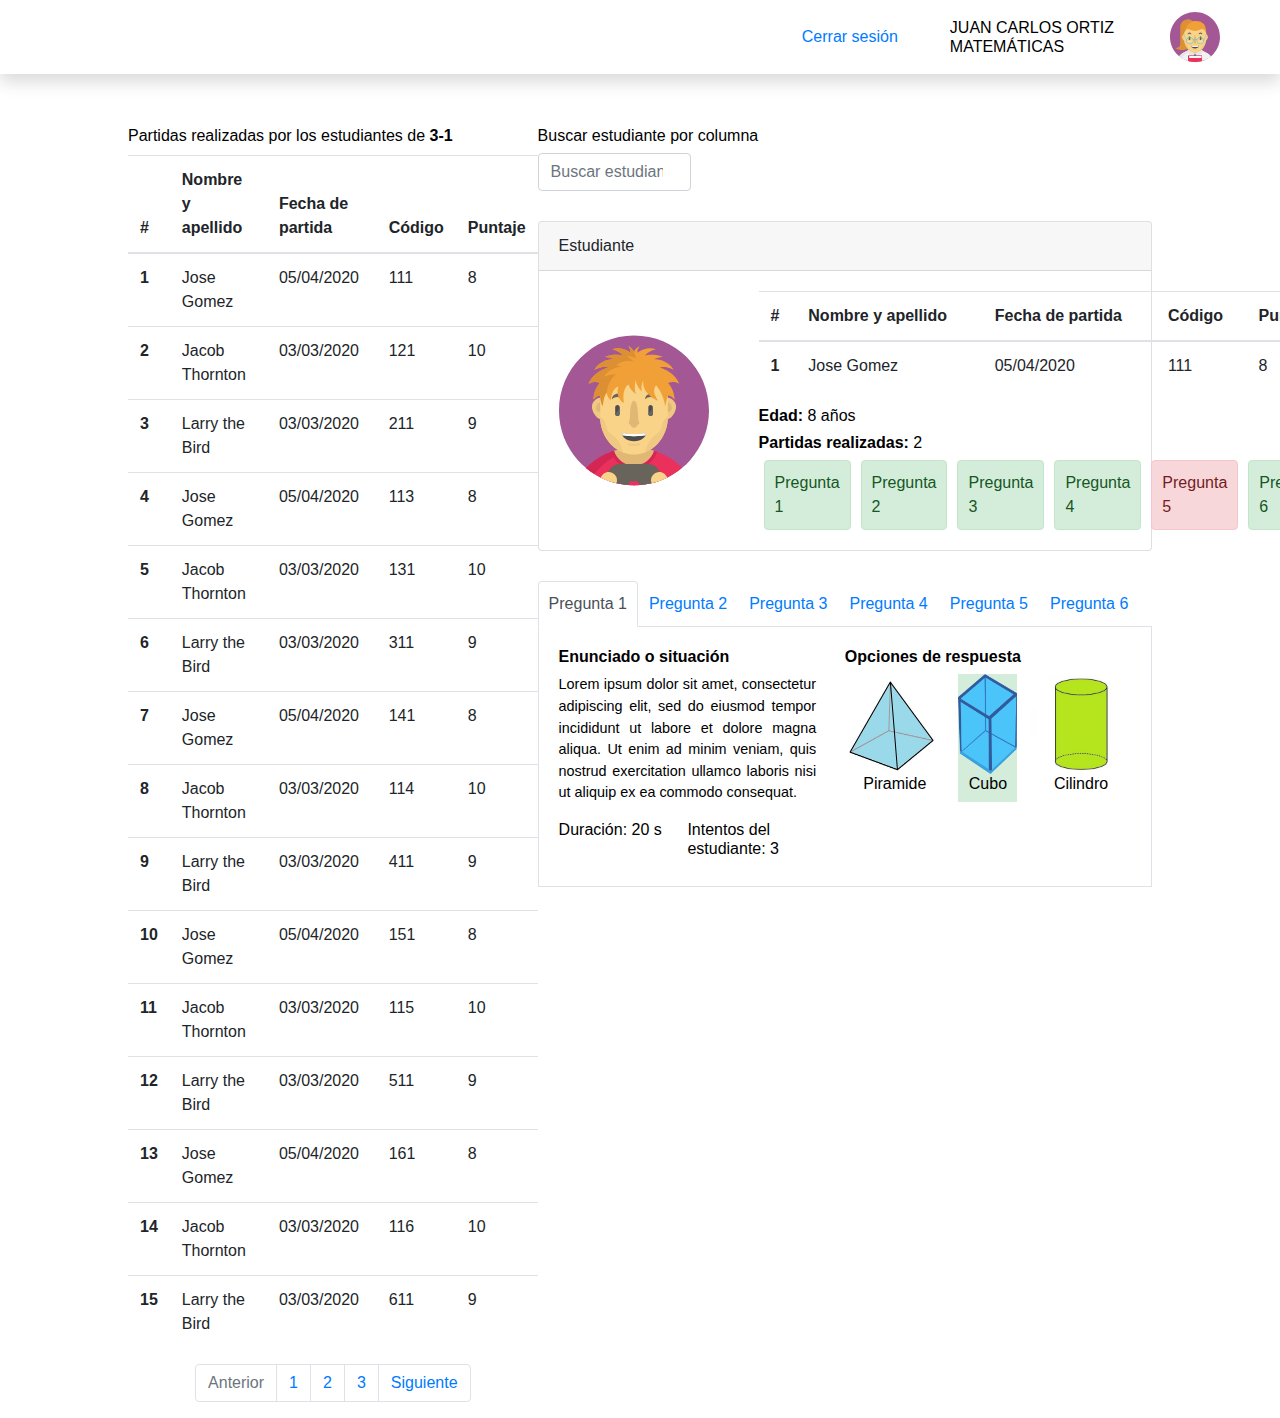
==== Páginas/Portales/Docente.html @ 58eda4e5 "Mockups y flujo de navegación" ====
<!DOCTYPE html>
<html>

<head>
    <!-- Configura la página Web -->
    <meta charset="utf-8" />
    <meta http-equiv="X-UA-Compatible" content="IE=edge" />
    <title>Portal Docente</title>
    <meta name="viewport" content="width=device-width, initial-scale=1" />

    <!-- Boostrap-->
    <link rel="stylesheet" href="https://stackpath.bootstrapcdn.com/bootstrap/4.4.1/css/bootstrap.min.css" integrity="sha384-Vkoo8x4CGsO3+Hhxv8T/Q5PaXtkKtu6ug5TOeNV6gBiFeWPGFN9MuhOf23Q9Ifjh" crossorigin="anonymous">
    <script src="https://stackpath.bootstrapcdn.com/bootstrap/4.4.1/js/bootstrap.min.js" integrity="sha384-wfSDF2E50Y2D1uUdj0O3uMBJnjuUD4Ih7YwaYd1iqfktj0Uod8GCExl3Og8ifwB6" crossorigin="anonymous"></script>
    <script src="https://code.jquery.com/jquery-3.4.1.slim.min.js" integrity="sha384-J6qa4849blE2+poT4WnyKhv5vZF5SrPo0iEjwBvKU7imGFAV0wwj1yYfoRSJoZ+n" crossorigin="anonymous"></script>
    <script src="https://cdn.jsdelivr.net/npm/popper.js@1.16.0/dist/umd/popper.min.js" integrity="sha384-Q6E9RHvbIyZFJoft+2mJbHaEWldlvI9IOYy5n3zV9zzTtmI3UksdQRVvoxMfooAo" crossorigin="anonymous"></script>
    <script type="text/javascript" src="js/bootstrap.js"></script>

    <!-- CSS -->
    <link href="style.css" rel="stylesheet" type="text/css" />

    <!-- JQuery -->
    <script type="text/javascript" src="jquery.js"></script>

    <script>
        $(document).ready(function($) {
            $(".table-row").click(function() {
                window.document.location = $(this).data("href");
            });
        });
    </script>

    <script>
        $(document).ready(function() {
            $("#myInput").on("keyup", function() {
                var value = $(this).val().toLowerCase();
                $("#myTable tr").filter(function() {
                    $(this).toggle($(this).text().toLowerCase().indexOf(value) > -1)
                });
            });
        });
    </script>

</head>

<body>

    <ul class="nav justify-content-end shadow">
        <li class="nav-item">
            <a class="nav-link" href="#">Cerrar sesión</a>
        </li>
        <li class="nav-item">
            <h3 class="nav-link" href="#">JUAN CARLOS ORTIZ <br> MATEMÁTICAS</h3>
        </li>
        <li class="nav-item">
            <img src="images/icono-profe.svg" alt="Icono de docente">
        </li>
    </ul>

    <div id="informacion-estudiantes" style="padding: 0;">
        <div id="tabla-estudiantes">

            <!-- Titulo de la tabla -->
            <h3> Partidas realizadas por los estudiantes de <strong>3-1</strong></h3>

            <!-- Tabla con sus filas y columnas -->
            <table class="table table-hover">
                <thead>
                    <tr class="table-row" data-href="url://link-for-first-row/" data-toggle="collapse" href="#collapseExample">
                        <th scope="col">#</th>
                        <th scope="col">Nombre y apellido</th>
                        <th scope="col">Fecha de partida</th>
                        <th scope="col">Código</th>
                        <th scope="col">Puntaje</th>
                    </tr>
                </thead>
                <tbody id="myTable">
                    <tr>
                        <th scope="row">1</th>
                        <td>Jose Gomez</td>
                        <td>05/04/2020</td>
                        <td>111</td>
                        <td>8</td>
                    </tr>
                    <tr>
                        <th scope="row">2</th>
                        <td>Jacob Thornton</td>
                        <td>03/03/2020</td>
                        <td>121</td>
                        <td>10</td>
                    </tr>
                    <tr>
                        <th scope="row">3</th>
                        <td>Larry the Bird</td>
                        <td>03/03/2020</td>
                        <td>211</td>
                        <td>9</td>
                    </tr>
                    <tr>
                        <th scope="row">4</th>
                        <td>Jose Gomez</td>
                        <td>05/04/2020</td>
                        <td>113</td>
                        <td>8</td>
                    </tr>
                    <tr>
                        <th scope="row">5</th>
                        <td>Jacob Thornton</td>
                        <td>03/03/2020</td>
                        <td>131</td>
                        <td>10</td>
                    </tr>
                    <tr>
                        <th scope="row">6</th>
                        <td>Larry the Bird</td>
                        <td>03/03/2020</td>
                        <td>311</td>
                        <td>9</td>
                    </tr>
                    <tr>
                        <th scope="row">7</th>
                        <td>Jose Gomez</td>
                        <td>05/04/2020</td>
                        <td>141</td>
                        <td>8</td>
                    </tr>
                    <tr>
                        <th scope="row">8</th>
                        <td>Jacob Thornton</td>
                        <td>03/03/2020</td>
                        <td>114</td>
                        <td>10</td>
                    </tr>
                    <tr>
                        <th scope="row">9</th>
                        <td>Larry the Bird</td>
                        <td>03/03/2020</td>
                        <td>411</td>
                        <td>9</td>
                    </tr>
                    <tr>
                        <th scope="row">10</th>
                        <td>Jose Gomez</td>
                        <td>05/04/2020</td>
                        <td>151</td>
                        <td>8</td>
                    </tr>
                    <tr>
                        <th scope="row">11</th>
                        <td>Jacob Thornton</td>
                        <td>03/03/2020</td>
                        <td>115</td>
                        <td>10</td>
                    </tr>
                    <tr>
                        <th scope="row">12</th>
                        <td>Larry the Bird</td>
                        <td>03/03/2020</td>
                        <td>511</td>
                        <td>9</td>
                    </tr>
                    <tr>
                        <th scope="row">13</th>
                        <td>Jose Gomez</td>
                        <td>05/04/2020</td>
                        <td>161</td>
                        <td>8</td>
                    </tr>
                    <tr>
                        <th scope="row">14</th>
                        <td>Jacob Thornton</td>
                        <td>03/03/2020</td>
                        <td>116</td>
                        <td>10</td>
                    </tr>
                    <tr>
                        <th scope="row">15</th>
                        <td>Larry the Bird</td>
                        <td>03/03/2020</td>
                        <td>611</td>
                        <td>9</td>
                    </tr>
                </tbody>
            </table>

            <!-- Botones de navegación para la tabla -->
            <nav aria-label="Page navigation example">
                <ul class="pagination justify-content-center">
                    <li class="page-item disabled">
                        <a class="page-link" href="#" tabindex="-1">Anterior</a>
                    </li>
                    <li class="page-item"><a class="page-link" href="#">1</a></li>
                    <li class="page-item"><a class="page-link" href="#">2</a></li>
                    <li class="page-item"><a class="page-link" href="#">3</a></li>
                    <li class="page-item">
                        <a class="page-link" href="#">Siguiente</a>
                    </li>
                </ul>
            </nav>

        </div>

        <!-- Lateral derecho del contenido -->
        <div id="datos-estudiante">
            <div id="wrap-datos">

                <!-- Filtrado de la tabla por cualquier columna -->
                <h3>Buscar estudiante por columna</h3>
                <input class="form-control mr-sm-2" id="myInput" type="search" placeholder="Buscar estudiante" aria-label="Search">

                <!-- Información del estudiante seleccionado -->
                <div class="card" id="estudiante">
                    <!-- Titulo (Puede ser el nombre del estudiante) -->
                    <div class="card-header">
                        Estudiante
                    </div>
                    <!-- Contenido del estudiante -->
                    <div class="card-body">
                        <!-- Imagen del estudiante -->
                        <img src="images/icono-estudiante.svg" alt="Icono de estudiante">
                        <div id="contenido-estudiante-filtrado">
                            <!-- Tabla con la información del estudiante filtrado -->
                            <table class="table table-hover">
                                <thead>
                                    <tr class="table-row" data-href="url://link-for-first-row/" data-toggle="collapse" href="#collapseExample">
                                        <th scope="col">#</th>
                                        <th scope="col">Nombre y apellido</th>
                                        <th scope="col">Fecha de partida</th>
                                        <th scope="col">Código</th>
                                        <th scope="col">Puntaje</th>
                                    </tr>
                                </thead>
                                <tbody>
                                    <tr>
                                        <th scope="row">1</th>
                                        <td>Jose Gomez</td>
                                        <td>05/04/2020</td>
                                        <td>111</td>
                                        <td>8</td>
                                    </tr>
                                </tbody>
                            </table>
                            <!-- Edad -->
                            <h3><strong>Edad:</strong> 8 años</h3>
                            <!-- Partidas -->
                            <h3><strong>Partidas realizadas:</strong> 2</h3>
                            <!-- Preguntas -->
                            <div id="preguntas-estudiante">
                                <!-- Las alertas de las preguntas, la clase "alert-succes" da color verde -->
                                <div class="alert alert-success">
                                    Pregunta 1
                                </div>
                                <div class="alert alert-success">
                                    Pregunta 2
                                </div>
                                <div class="alert alert-success">
                                    Pregunta 3
                                </div>
                                <div class="alert alert-success">
                                    Pregunta 4
                                </div>
                                <!-- Las alertas de las preguntas, la clase "alert-danger" da color rojo -->
                                <div class="alert alert-danger">
                                    Pregunta 5
                                </div>
                                <div class="alert alert-success">
                                    Pregunta 6
                                </div>
                            </div>
                        </div>
                    </div>
                </div>

                <!-- Información de la pregunta del estudiante seleccionado -->
                <div id="preguntas-respuestas-estudiante">

                    <nav>
                        <div class="nav nav-tabs justify-content-start" id="nav-tab" role="tablist">
                            <a class="nav-item nav-link active" id="nav-pregunta1" data-toggle="tab" href="#pregunta1" role="tab" aria-controls="pregunta1" aria-selected="true">Pregunta 1</a>
                            <a class="nav-item nav-link" id="nav-pregunta2" data-toggle="tab" href="#pregunta2" role="tab" aria-controls="pregunta2" aria-selected="false">Pregunta 2</a>
                            <a class="nav-item nav-link" id="nav-pregunta3" data-toggle="tab" href="#pregunta3" role="tab" aria-controls="pregunta3" aria-selected="false">Pregunta 3</a>
                            <a class="nav-item nav-link" id="nav-pregunta4" data-toggle="tab" href="#pregunta4" role="tab" aria-controls="pregunta4" aria-selected="false">Pregunta 4</a>
                            <a class="nav-item nav-link" id="nav-pregunta5" data-toggle="tab" href="#pregunta5" role="tab" aria-controls="pregunta5" aria-selected="false">Pregunta 5</a>
                            <a class="nav-item nav-link" id="nav-pregunta6" data-toggle="tab" href="#pregunta6" role="tab" aria-controls="pregunta6" aria-selected="false">Pregunta 6</a>
                        </div>
                    </nav>
                    <div class="tab-content border-top-0 border" id="nav-tabContent">
                        <div class="tab-pane fade show active" id="pregunta1" role="tabpanel" aria-labelledby="nav-pregunta1">
                            <div class="contenido-preguntas">
                                <div class="enunciado-pregunta">
                                    <h3><strong>Enunciado o situación</strong></h3>
                                    <p>Lorem ipsum dolor sit amet, consectetur adipiscing elit, sed do eiusmod tempor incididunt ut labore et dolore magna aliqua. Ut enim ad minim veniam, quis nostrud exercitation ullamco laboris nisi ut aliquip ex ea commodo
                                        consequat.
                                    </p>
                                    <div class="duracion-intentos-pregunta">
                                        <h3>Duración: 20 s</h3>
                                        <h3>Intentos del estudiante: 3</h3>
                                    </div>
                                </div>
                                <div class="opciones-respuesta">
                                    <h3><strong>Opciones de respuesta</strong></h3>
                                    <div class="respuestas-pregunta">
                                        <div class="opciones">
                                            <img src="images/piramide.jpg" class="img-fluid" alt="piramide">
                                            <h3 align="center">Piramide</h3>
                                        </div>
                                        <div class="opciones">
                                            <img src="images/Cubo.webp" class="img-fluid" alt="Cubo">
                                            <h3 align="center">Cubo</h3>
                                        </div>
                                        <div class="opciones">
                                            <img src="images/cilindro.jpg" class="img-fluid" alt="Cilindro">
                                            <h3 align="center">Cilindro</h3>
                                        </div>
                                    </div>
                                </div>
                            </div>
                        </div>
                        <div class="tab-pane fade" id="pregunta2" role="tabpanel" aria-labelledby="nav-pregunta2">
                            <div class="contenido-preguntas">
                                <div class="enunciado-pregunta">
                                    <h3><strong>Enunciado o situación</strong></h3>
                                    <p>Lorem ipsum dolor sit amet, consectetur adipiscing elit, sed do eiusmod tempor incididunt ut labore et dolore magna aliqua. Ut enim ad minim veniam, quis nostrud exercitation ullamco laboris nisi ut aliquip ex ea commodo
                                        consequat.
                                    </p>
                                    <div class="duracion-intentos-pregunta">
                                        <h3>Duración: 30 s</h3>
                                        <h3>Intentos del estudiante: 2</h3>
                                    </div>
                                </div>
                                <div class="opciones-respuesta">
                                    <h3><strong>Opciones de respuesta</strong></h3>
                                    <div class="respuestas-pregunta">
                                        <div class="opciones">
                                            <img src="images/piramide.jpg" class="img-fluid" alt="piramide">
                                            <h3 align="center">Piramide</h3>
                                        </div>
                                        <div class="opciones">
                                            <img src="images/Cubo.webp" class="img-fluid" alt="Cubo">
                                            <h3 align="center">Cubo</h3>
                                        </div>
                                        <div class="opciones">
                                            <img src="images/cilindro.jpg" class="img-fluid" alt="Cilindro">
                                            <h3 align="center">Cilindro</h3>
                                        </div>
                                    </div>
                                </div>
                            </div>
                        </div>
                        <div class="tab-pane fade" id="pregunta3" role="tabpanel" aria-labelledby="nav-pregunta3">
                            <div class="contenido-preguntas">
                                <div class="enunciado-pregunta">
                                    <h3><strong>Enunciado o situación</strong></h3>
                                    <p>Lorem ipsum dolor sit amet, consectetur adipiscing elit, sed do eiusmod tempor incididunt ut labore et dolore magna aliqua. Ut enim ad minim veniam, quis nostrud exercitation ullamco laboris nisi ut aliquip ex ea commodo
                                        consequat.
                                    </p>
                                    <div class="duracion-intentos-pregunta">
                                        <h3>Duración: 15 s</h3>
                                        <h3>Intentos del estudiante: 1</h3>
                                    </div>
                                </div>
                                <div class="opciones-respuesta">
                                    <h3><strong>Opciones de respuesta</strong></h3>
                                    <div class="respuestas-pregunta">
                                        <div class="opciones">
                                            <img src="images/piramide.jpg" class="img-fluid" alt="piramide">
                                            <h3 align="center">Piramide</h3>
                                        </div>
                                        <div class="opciones">
                                            <img src="images/Cubo.webp" class="img-fluid" alt="Cubo">
                                            <h3 align="center">Cubo</h3>
                                        </div>
                                        <div class="opciones">
                                            <img src="images/cilindro.jpg" class="img-fluid" alt="Cilindro">
                                            <h3 align="center">Cilindro</h3>
                                        </div>
                                    </div>
                                </div>
                            </div>
                        </div>
                        <div class="tab-pane fade" id="pregunta4" role="tabpanel" aria-labelledby="nav-pregunta4">
                            <div class="contenido-preguntas">
                                <div class="enunciado-pregunta">
                                    <h3><strong>Enunciado o situación</strong></h3>
                                    <p>Lorem ipsum dolor sit amet, consectetur adipiscing elit, sed do eiusmod tempor incididunt ut labore et dolore magna aliqua. Ut enim ad minim veniam, quis nostrud exercitation ullamco laboris nisi ut aliquip ex ea commodo
                                        consequat.
                                    </p>
                                    <div class="duracion-intentos-pregunta">
                                        <h3>Duración: 20 s</h3>
                                        <h3>Intentos del estudiante: 5</h3>
                                    </div>
                                </div>
                                <div class="opciones-respuesta">
                                    <h3><strong>Opciones de respuesta</strong></h3>
                                    <div class="respuestas-pregunta">
                                        <div class="opciones">
                                            <img src="images/piramide.jpg" class="img-fluid" alt="piramide">
                                            <h3 align="center">Piramide</h3>
                                        </div>
                                        <div class="opciones">
                                            <img src="images/Cubo.webp" class="img-fluid" alt="Cubo">
                                            <h3 align="center">Cubo</h3>
                                        </div>
                                        <div class="opciones">
                                            <img src="images/cilindro.jpg" class="img-fluid" alt="Cilindro">
                                            <h3 align="center">Cilindro</h3>
                                        </div>
                                    </div>
                                </div>
                            </div>
                        </div>
                        <div class="tab-pane fade" id="pregunta5" role="tabpanel" aria-labelledby="nav-pregunta5">
                            <div class="contenido-preguntas">
                                <div class="enunciado-pregunta">
                                    <h3><strong>Enunciado o situación</strong></h3>
                                    <p>Lorem ipsum dolor sit amet, consectetur adipiscing elit, sed do eiusmod tempor incididunt ut labore et dolore magna aliqua. Ut enim ad minim veniam, quis nostrud exercitation ullamco laboris nisi ut aliquip ex ea commodo
                                        consequat.
                                    </p>
                                    <div class="duracion-intentos-pregunta">
                                        <h3>Duración: 10 s</h3>
                                        <h3>Intentos del estudiante: 3</h3>
                                    </div>
                                </div>
                                <div class="opciones-respuesta">
                                    <h3><strong>Opciones de respuesta</strong></h3>
                                    <div class="respuestas-pregunta">
                                        <div class="opciones">
                                            <img src="images/piramide.jpg" class="img-fluid" alt="piramide">
                                            <h3 align="center">Piramide</h3>
                                        </div>
                                        <div class="opciones">
                                            <img src="images/Cubo.webp" class="img-fluid" alt="Cubo">
                                            <h3 align="center">Cubo</h3>
                                        </div>
                                        <div class="opciones">
                                            <img src="images/cilindro.jpg" class="img-fluid" alt="Cilindro">
                                            <h3 align="center">Cilindro</h3>
                                        </div>
                                    </div>
                                </div>
                            </div>
                        </div>
                        <div class="tab-pane fade" id="pregunta6" role="tabpanel" aria-labelledby="nav-pregunta6">
                            <div class="contenido-preguntas">
                                <div class="enunciado-pregunta">
                                    <h3><strong>Enunciado o situación</strong></h3>
                                    <p>Lorem ipsum dolor sit amet, consectetur adipiscing elit, sed do eiusmod tempor incididunt ut labore et dolore magna aliqua. Ut enim ad minim veniam, quis nostrud exercitation ullamco laboris nisi ut aliquip ex ea commodo
                                        consequat.
                                    </p>
                                    <div class="duracion-intentos-pregunta">
                                        <h3>Duración: 20 s</h3>
                                        <h3>Intentos del estudiante: 3</h3>
                                    </div>
                                </div>
                                <div class="opciones-respuesta">
                                    <h3><strong>Opciones de respuesta</strong></h3>
                                    <div class="respuestas-pregunta">
                                        <div class="opciones">
                                            <img src="images/piramide.jpg" class="img-fluid" alt="piramide">
                                            <h3 align="center">Piramide</h3>
                                        </div>
                                        <div class="opciones">
                                            <img src="images/Cubo.webp" class="img-fluid" alt="Cubo">
                                            <h3 align="center">Cubo</h3>
                                        </div>
                                        <div class="opciones">
                                            <img src="images/cilindro.jpg" class="img-fluid" alt="Cilindro">
                                            <h3 align="center">Cilindro</h3>
                                        </div>
                                    </div>
                                </div>
                            </div>
                        </div>
                    </div>

                </div>

            </div>
        </div>
    </div>

</body>

</html>
---- Páginas/Portales/style.css ----
@charset "UTF-8";

/* CSS Document */


/* 
0 - generales 
1 - Colores
2 - Textos generales

/* 0 - generales */

* {
    margin: 0;
    padding: 0;
    /* Evitar sumar ancho con relleno*/
    box-sizing: border-box;
}

body {
    /* Permite asignar altura del 100% a los elementos internos */
    max-height: 1080px;
    height: 1080px;
    /* Tamaño de fuente, sirve para el responsive */
    font-size: 100%;
    margin: 0 auto;
    /* Color de fondo */
    background-color: white;
}

img {
    /* Quito borde, defino ancho total, comportamiento como 
bloque y no como texto */
    border: none;
    width: 100%;
    display: block;
}

ol,
ul,
li {
    /* Quto bullets o numeros a las listas */
    list-style: none;
}


/* 1 - Colores */

 :root {
    --uno: #A60000;
    --dos: #ff7300;
}


/* 2 - Textos generales */

h1 {
    font-family: 'Roboto', sans-serif;
    font-weight: 600;
    font-size: 1.6em;
    color: black;
}

h2 {
    font-family: 'Roboto', sans-serif;
    font-weight: 600;
    font-size: 1.5em;
    color: black;
}

h3 {
    font-family: 'Roboto', sans-serif;
    font-weight: 600;
    font-size: 1.4em;
    color: black;
}

h4 {
    font-family: 'Roboto', sans-serif;
    font-weight: 600;
    font-size: 1.3em;
    color: black;
}

h5 {
    font-family: 'Roboto', sans-serif;
    font-weight: 600;
    font-size: 1.2em;
    color: black;
}

h6 {
    font-family: 'Roboto', sans-serif;
    font-weight: 600;
    font-size: 1.1em;
    color: black;
}

p {
    font-family: 'Roboto', sans-serif;
    /* 1em aprox 14px */
    font-size: 0.9em;
    text-align: left;
    color: black;
}

a {
    font-family: 'Roboto', sans-serif;
    font-weight: 400;
}

em {
    color: var(--dos);
}

.nav {
    display: flex;
    justify-content: center;
    align-items: center;
}

.nav-item {
    padding: 5px 0;
}

.nav-item h3 {
    font-size: 1rem;
    font-weight: 400;
    margin: 0;
}

.nav-item img {
    max-width: 50px;
    margin: 0 50px 0 20px;
}

#informacion-estudiantes {
    display: flex;
    flex-flow: wrap nowrap;
    justify-content: space-between;
    margin: 4% 10% 0 10%;
}

#tabla-estudiantes h3 {
    font-size: 1rem;
    font-weight: 400;
    margin-bottom: 10px;
}

#datos-estudiante {
    width: 60%;
}

.wrap-datos {
    display: flex;
    flex-flow: row nowrap;
    width: 100%;
}

input {
    max-width: 25%;
}

#wrap-datos h3 {
    font-size: 1rem;
    font-weight: 400;
}

#estudiante {
    margin: 30px 0 30px 0;
    width: 100%;
}

.card-body {
    display: flex;
    flex-flow: wrap nowrap;
}

.card-body img {
    max-width: 150px;
    margin-right: 50px;
}

#preguntas-estudiante {
    display: flex;
    flex-flow: wrap nowrap;
    justify-content: space-between;
}

.alert {
    margin: 0 5px !important;
    padding: 10px !important;
}

.nav-item {
    padding: 10px 10px;
}

.contenido-preguntas {
    padding: 20px;
    display: flex;
    flex-flow: wrap nowrap;
    justify-content: space-between;
}

.enunciado-pregunta {
    width: 100%;
    max-width: 45%;
}

.enunciado-pregunta p {
    text-align: justify;
}

.duracion-intentos-pregunta {
    display: flex;
    flex-flow: row nowrap;
    justify-content: space-around;
}

.duracion-intentos-pregunta h3 {
    width: 100%;
    max-width: 50%;
}

.opciones-respuesta {
    width: 50%;
}

.respuestas-pregunta {
    display: flex;
    flex-flow: wrap nowrap;
    justify-content: space-between;
}

.respuestas-pregunta img {
    width: 100%;
    height: 100%;
    max-width: 100px;
    max-height: 100px;
}

.opciones:nth-child(2) {
    background-color: #d4edda;
    border-color: #c3e6cb;
}
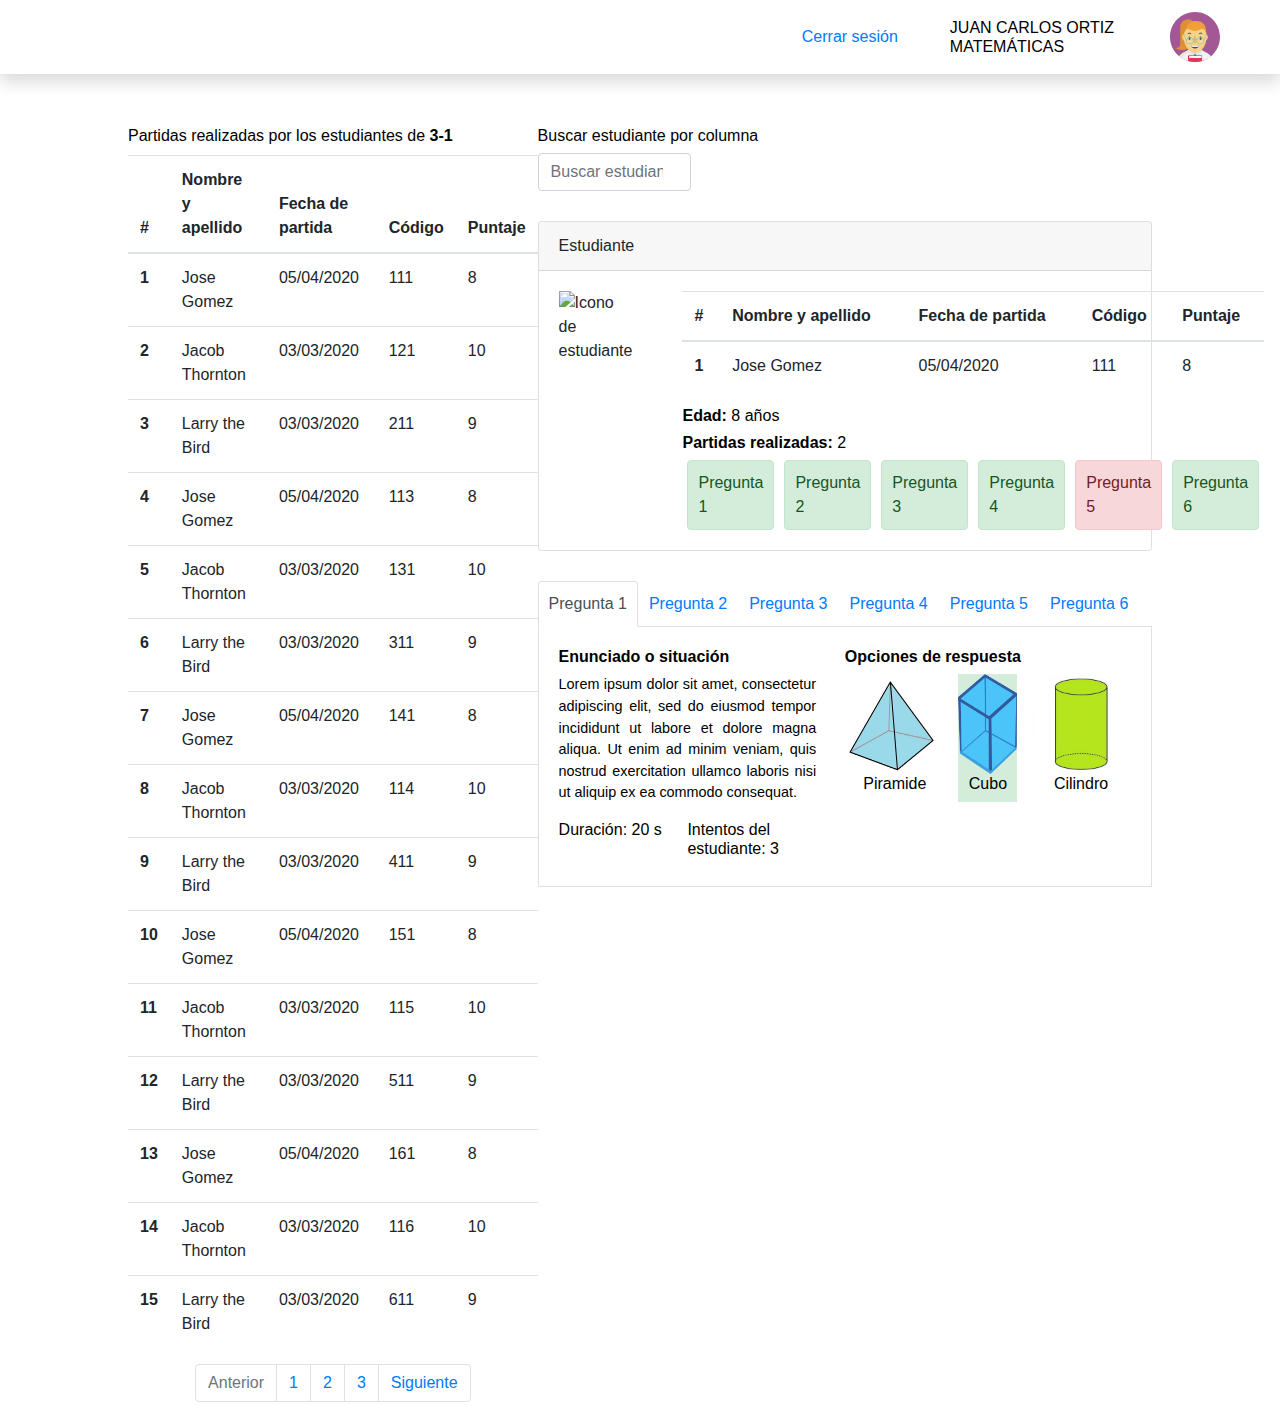
==== commit 2fecece1: "Corrección y conexión a bd" ====
--- a/Páginas/Portales/Docente.html
+++ b/Páginas/Portales/Docente.html
@@ -216,7 +216,7 @@
                     <!-- Contenido del estudiante -->
                     <div class="card-body">
                         <!-- Imagen del estudiante -->
-                        <img src="images/icono-estudiante.svg" alt="Icono de estudiante">
+                        <img src="imgs/icono-estudiante.svg" alt="Icono de estudiante">
                         <div id="contenido-estudiante-filtrado">
                             <!-- Tabla con la información del estudiante filtrado -->
                             <table class="table table-hover">
